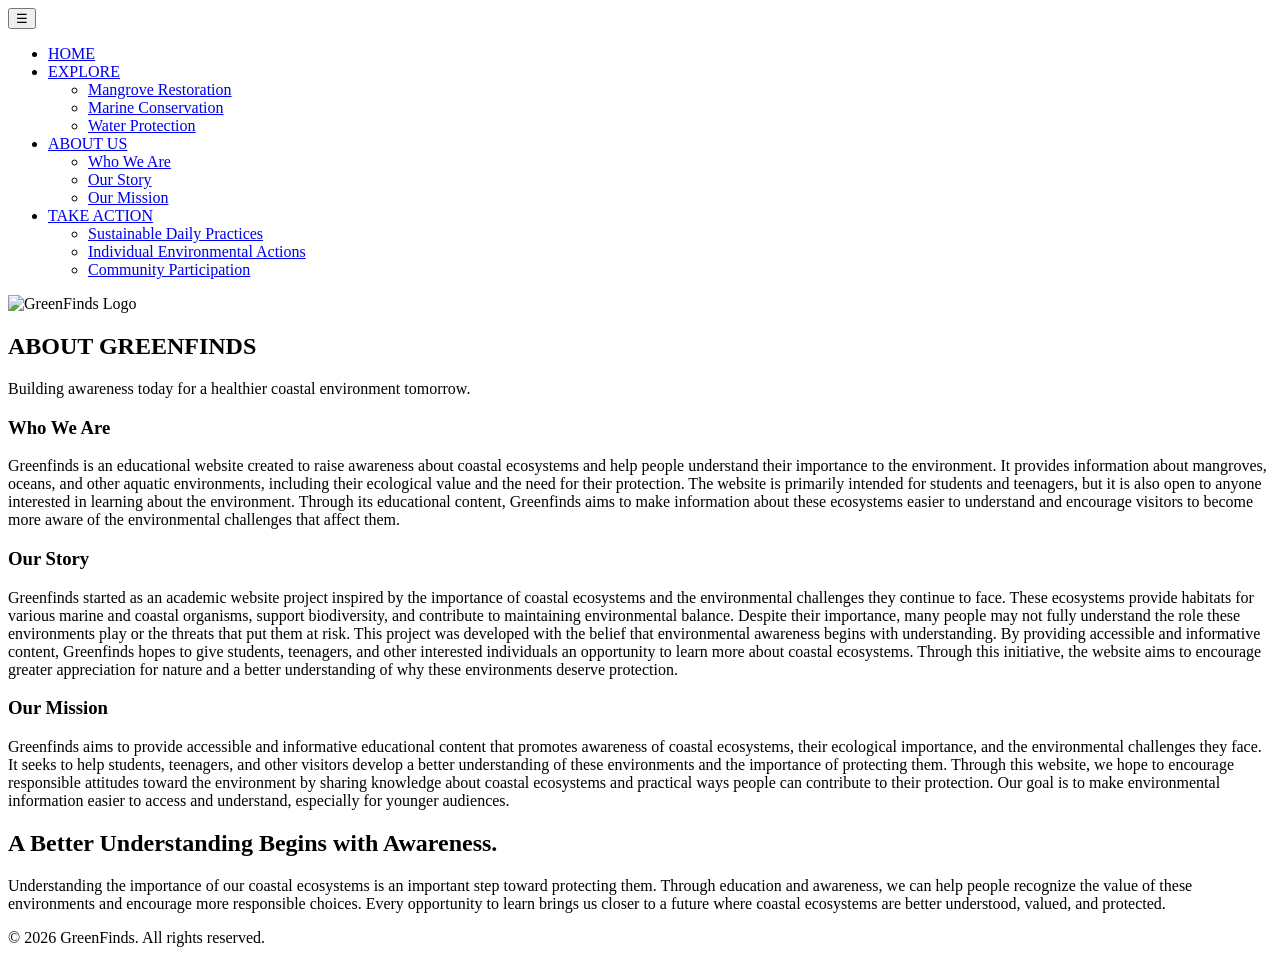
==== aboutus.html @ 5e8ea635 "Add files via upload" ====
<!DOCTYPE html>
<html lang="en">

<head>
    <meta charset="UTF-8">
    <meta name="viewport" content="width=device-width, initial-scale=1.0">
    <title>About Us / GreenFinds</title>
    <link rel="stylesheet" href="style.css">
</head>

<body>
     <header class="navigation-container">
    
    <button type="button" class="menu-icon" 
    id="menuBtn" aria-label="Toggle navigation">☰</button>

    <nav class="navbar" id="sidebarNav" aria-label="Main Navigation">
    <ul class="nav-links" id="nav-links">
    <li><a href="index.html">HOME</a></li>

        <li class="nav-item">
            <a href="explore.html">EXPLORE</a>
            <ul class="dropdown">
            <li><a href="explore.html#mangroverestoration">Mangrove Restoration</a></li>
            <li><a href="explore.html#marineconservation">Marine Conservation</a></li>
            <li><a href="explore.html#waterprotection">Water Protection</a></li>
            </ul>
        </li>

        <li class="nav-item">
            <a href="aboutus.html">ABOUT US</a>
            <ul class="dropdown">
            <li><a href="aboutus.html#whoweare">Who We Are</a></li>
            <li><a href="aboutus.html#ourstory">Our Story</a></li>
            <li><a href="aboutus.html#ourmission">Our Mission</a></li>
            </ul>     
        </li>

        <li class="nav-item">
            <a href="takeaction.html">TAKE ACTION</a>
            <ul class="dropdown">
            <li><a href="takeaction.html#sustainabledaily">Sustainable Daily Practices</a></li>
            <li><a href="takeaction.html#individualactions">Individual Environmental Actions</a></li>
            <li><a href="takeaction.html#communityparticipation">Community Participation</a></li>
            </ul>
        </li>
    </ul>  
    </nav>

    <img src="GREENFINDSLOGO.png" alt="GreenFinds Logo" class="logo" />

</header>


<main id="mainContent">
    <section class="about-hero">
        <h1>ABOUT GREENFINDS</h1>
        <p>Building awareness today for a healthier coastal environment tomorrow.</p>
    </section>


    <section class="whoweare">
    <div class="whowearecontent">
        <div class="whowearetext">
            <h3>Who We Are</h3>
            <p>Greenfinds is an educational website created to raise awareness about coastal ecosystems and help people understand their importance to the environment. 
            It provides information about mangroves, oceans, and other aquatic environments, including their ecological value and the need for their protection.
            The website is primarily intended for students and teenagers, but it is also open to anyone interested in learning about the environment. 
            Through its educational content, Greenfinds aims to make information about these ecosystems easier to understand and encourage visitors 
            to become more aware of the environmental challenges that affect them.
            </p>
            </div>
    </div>
</section>

    <section class="ourstory">
    <div class="ourstory-content">
        <div class="ourstory-text">
        <h3>Our Story</h3>
            <p>Greenfinds started as an academic website project inspired by the importance of coastal ecosystems and 
            the environmental challenges they continue to face. These ecosystems provide habitats for various marine 
            and coastal organisms, support biodiversity, and contribute to maintaining environmental balance. 
            Despite their importance, many people may not fully understand the role these environments play or the threats that put them at risk.
            This project was developed with the belief that environmental awareness begins with understanding. 
            By providing accessible and informative content, Greenfinds hopes to give students, teenagers, and other interested individuals 
            an opportunity to learn more about coastal ecosystems. Through this initiative, the website aims to encourage 
            greater appreciation for nature and a better understanding of why these environments deserve protection.
            </p>
            </div>
    </div>
</section>

    <section class="ourmission">
    <div class="ourmission-content">
    <div class="ourmission-text">
        <h3>Our Mission</h3>
            <p>Greenfinds aims to provide accessible and informative educational content that promotes awareness of coastal ecosystems, 
            their ecological importance, and the environmental challenges they face. It seeks to help students, teenagers, 
            and other visitors develop a better understanding of these environments and the importance of protecting them.
            Through this website, we hope to encourage responsible attitudes toward the environment by sharing knowledge about coastal ecosystems 
            and practical ways people can contribute to their protection. Our goal is to make environmental information easier to access 
            and understand, especially for younger audiences.
            </p>
            </div>
    </div>
</section>
    
    <section class="about-closing">
        <h2>A Better Understanding Begins with Awareness.</h2>
        <p>Understanding the importance of our coastal ecosystems is an important step toward protecting them. 
        Through education and awareness, we can help people recognize the value of these environments and encourage more responsible choices. 
        Every opportunity to learn brings us closer to a future where coastal ecosystems are better understood, valued, and protected.
        </p>
</section>
</main>


 <footer>
        <p>&copy; 2026 GreenFinds. All rights reserved.</p>
    </footer>

<script>
    const menuBtn = document.getElementById("menuBtn");
    const sidebarNav = document.getElementById("sidebarNav");
    const mainContent = document.getElementById("mainContent");

    // Toggle sidebar visibility and shift main content when button is clicked
    menuBtn.addEventListener("click", function () {
        sidebarNav.classList.toggle("open");
        menuBtn.classList.toggle("open");

        if (mainContent) {
            mainContent.classList.toggle("shifted");
        }
    });
</script>

</body>
</html>
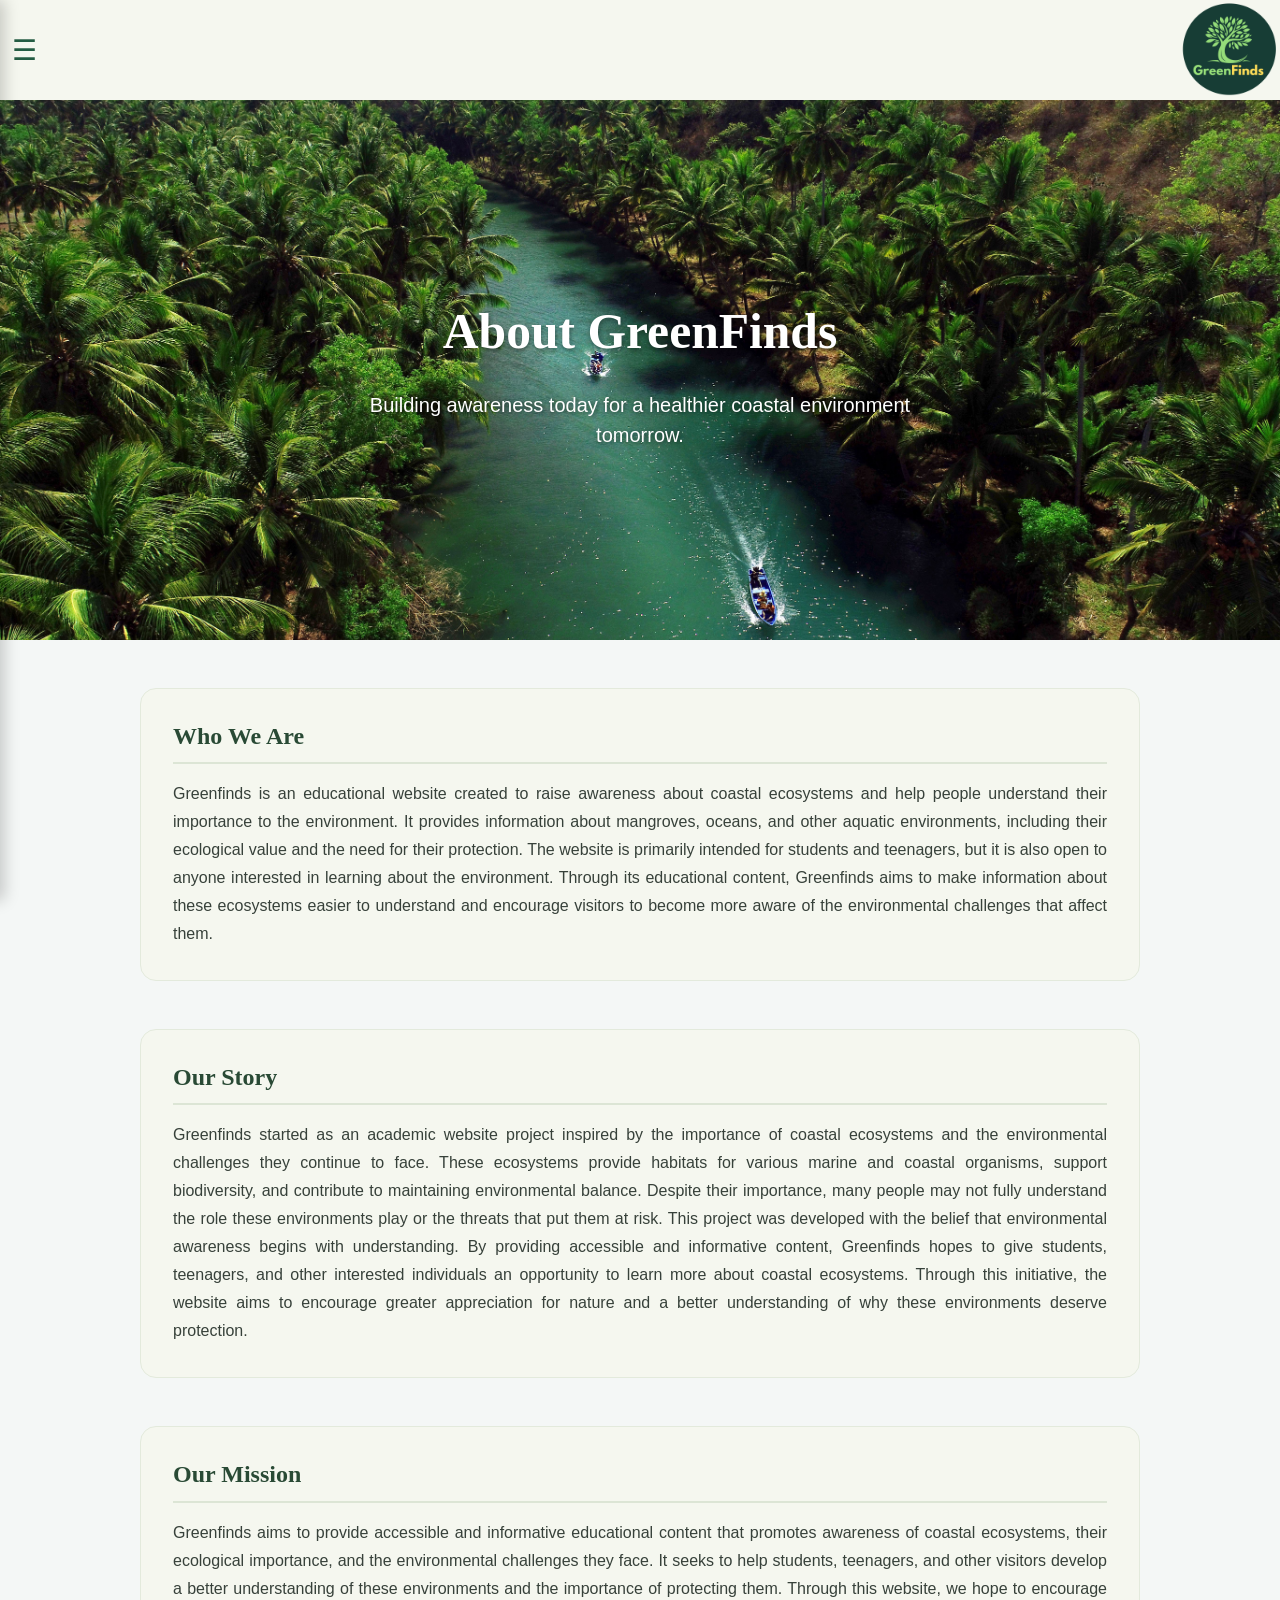
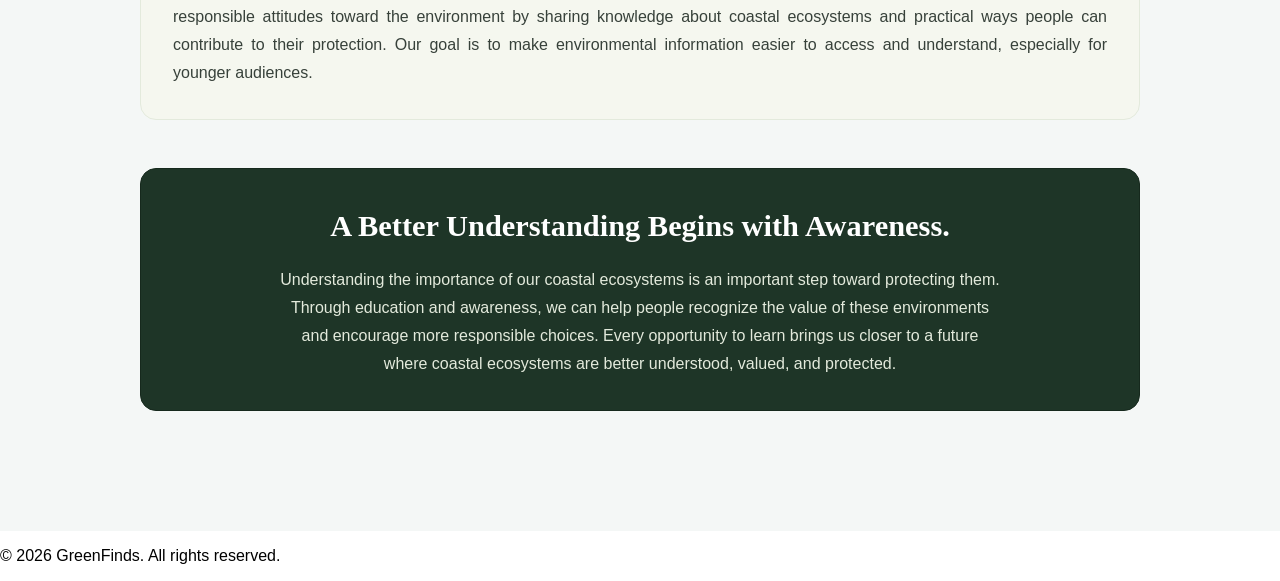
==== commit 84c216bd: "Fix HTML encoding issues in aboutus.html" ====
--- a/aboutus.html
+++ b/aboutus.html
@@ -54,7 +54,7 @@
 
 <main id="mainContent">
     <section class="about-hero">
-        <h1>ABOUT GREENFINDS</h1>
+        <h1>About GreenFinds</h1>
         <p>Building awareness today for a healthier coastal environment tomorrow.</p>
     </section>
 
@@ -136,4 +136,4 @@
 </script>
 
 </body>
-</html>+</html>
--- a/style.css
+++ b/style.css
@@ -0,0 +1,818 @@
+body {
+    background-color: white;
+    font-family:Arial, Helvetica, sans-serif;
+}
+
+/* LOGO STYLE */
+.logo {
+    width: 100px;
+    height: 100px;
+    object-fit: contain;
+    margin: 0;
+}
+
+/* HEADER / NAVIGATION BAR CONTAINER */
+.navigation-container {
+    display: flex;
+    background-color: #f5f7ef;
+    align-items: center;
+    justify-content: space-between;
+    position: sticky;
+    top: 0;
+    z-index: 900;
+}
+.navigation-container .logo {
+    margin-left: auto;
+    flex-shrink: 0;
+    transition: none;
+}
+.menu-icon.open {
+    color: #245c43;
+}
+
+/* HAMBURGER BUTTON */
+.menu-icon {
+    font-size: 28px;
+    background: transparent;
+    border: none;
+    cursor: pointer;
+    padding: 8px 12px;
+    color: #245c43;
+    user-select: none;
+    z-index: 1100;
+    transition: color 0.25s ease, left 0.3s ease;
+}
+/* MOVE AND RECOLOR BUTTON WHEN SIDEBAR IS OPEN */
+.menu-icon.open {
+    position: fixed;
+    top: 18px;
+    left: 225px;
+    color: #ffffff;
+}
+
+/* SIDEBAR CONTAINER*/
+.navbar {
+    position: fixed;
+    top: 0;
+    left: 0;
+    width: 280px;
+    height: 100vh;
+    background-color: #143625;
+    padding: 80px 15px 25px;
+    transform: translateX(-100%);
+    transition: transform 0.3s ease;
+    z-index: 1000;
+    overflow-y: auto;
+    box-shadow: 4px 0 15px rgba(0, 0, 0, 0.2);
+    box-sizing: border-box;
+}
+
+/* SLIDE SIDEBAR BY JAVASCRIPT*/
+.navbar.open {
+    transform: translateX(0);
+}
+
+/* NAVIGATION LINKS LIST */
+.navbar .nav-links {
+    list-style: none;
+    padding: 0;
+    margin: 0;
+    display: flex;
+    flex-direction: column;
+    gap: 8px;
+}
+.navbar .nav-links a {
+    font-family: Verdana, Geneva, sans-serif;
+    text-decoration: none;
+    color: #e6efe9;
+    font-size: 16px;
+    font-weight: bold;
+    display: block;
+    padding: 10px 14px;
+    border-radius: 6px;
+    transition: background-color 0.25s ease, color 0.25s ease;
+}
+
+.navbar .nav-links a:hover,
+.navbar .nav-links a:focus {
+    background-color: #245c43;
+    color: #ffffff;
+}
+
+/* DROPDOWN ITEMS */
+.navbar .nav-item {
+    display: flex;
+    flex-direction: column;
+}
+
+/* HIDE DROPDOWN BY DEFAULT */
+.navbar .dropdown {
+    display: none;
+    list-style: none;
+    padding: 6px 0 6px 14px;
+    margin: 4px 0 0 8px;
+    border-left: 2px solid #387653;
+}
+
+/* SHOW DROPDOWN ON HOVER*/
+.navbar .nav-item:hover .dropdown,
+.navbar .nav-item:focus-within .dropdown {
+    display: flex;
+    flex-direction: column;
+    gap: 4px;
+}
+
+.navbar .dropdown li a {
+    padding: 6px 10px;
+    color: #c8dcd0;
+    font-size: 13.5px;
+    font-weight: normal;
+}
+
+.navbar .dropdown li a:hover {
+    color: #ffffff;
+    background-color: rgba(56, 118, 83, 0.35);
+}
+
+/* HERO SECTION */
+.hero-section {
+    background-image: url("creditspexels-abdulaziz-hasan.jpg");
+    background-size: cover;
+    background-position: center;
+    background-repeat: no-repeat;
+
+    display: flex;
+    flex-direction: column;
+    justify-content: center;
+    align-items: flex-start;
+
+    min-height: 480px;
+    width: 100%;
+    padding: 60px 8%;
+    box-sizing: border-box;
+}
+/* MAIN TAGLINE */
+.hero-section h1 {
+    font-family: Georgia, 'Times New Roman', serif;
+    font-size: 50px;
+    font-weight: bold;
+    color: white;
+    line-height: 1.1;
+    margin: 0 0 15px 0;
+    text-shadow: 1px 2px 5px rgba(0, 0, 0, 0.4);
+    text-align: center;
+}
+/* SUPPORTING TAGLINE */
+.hero-section p {
+    font-family: Arial, Helvetica, sans-serif;
+    font-size: 20px;
+    color: white;
+    max-width: 600px;
+    line-height: 1.5;
+    margin: 0 0 25px 0;
+    text-shadow: 1px 1px 4px rgba(0, 0, 0, 0.5);
+    text-align: center;
+}
+/* EXPLORE MORE BUTTON */
+.hero-section .btn {
+    display: inline-block;
+    background-color: #00783e;
+    color: white;
+    text-decoration: none;
+    padding: 10px 18px;
+    border-radius: 6px;
+    font-size: 15px;
+    transition: background-color 0.3s ease;
+}
+/* TYPOGRAPHY */
+h2,
+.cardtitle {
+    font-family: Georgia, 'Times New Roman', serif;
+    color: #294a35;
+    text-align: center;
+}
+#aboutus h2 {
+    font-size: 30px;
+}
+
+#takeaction h2 {
+    font-size: 30px;
+}
+.cardtitle {
+    text-decoration: none;
+}
+/* SHARED CARD SECTIONS & CONTAINERS */
+.gettoknow,
+#takeaction {
+    padding: 40px 8%;
+    text-align: center;
+}
+.info-cards,
+.takeaction-cards {
+    display: flex;
+    justify-content: center;
+    align-items: stretch;
+    gap: 20px;
+    flex-wrap: wrap;
+    margin-top: 25px;
+}
+.info-card,
+.takeaction-card {
+    background-color: #f5f7ef;
+    width: 300px;
+    padding: 25px;
+    border-radius: 15px;
+    box-shadow: 0 4px 10px rgba(0, 0, 0, 0.10);
+    box-sizing: border-box;
+}
+/* DID YOU KNOW SECTION */
+#didyouknow {
+    padding: 50px 40px;
+    background-color: #f4f8f3;
+    text-align: center;
+}
+#didyouknow h2 {
+    font-size: 30px;
+    margin-bottom: 15px;
+}
+#didyouknow > p {
+    font-size: 16px;
+    color: #555;
+    margin-bottom: 35px;
+}
+
+/* ARTICLES CONTAINER */
+.articles {
+    display: flex;
+    justify-content: center;
+    align-items: stretch;
+    flex-wrap: wrap;
+    gap: 25px;
+    max-width: 1200px;
+    margin: auto;
+}
+/* ARTICLE CARDS */
+.article {
+    background-color: white;
+    flex: 1 1 240px;
+    max-width: 280px;
+    min-height: 400px;
+    box-sizing: border-box;
+    display: flex;
+    flex-direction: column;
+    border-radius: 12px;
+    overflow: hidden;
+    box-shadow: 0 4px 10px rgba(0, 0, 0, 0.12);
+    padding-bottom: 20px;
+    transition: transform 0.3s ease;
+}
+/* CARD HOVER (UNTOUCHED) */
+.article:hover {
+    transform: translateY(-8px);
+}
+/* ARTICLE IMAGES */
+.articles img {
+    width: 100%;
+    height: 180px;
+    object-fit: cover;
+    flex-shrink: 0;
+}
+/* ARTICLE TITLES */
+.articles h3 {
+    font-size: 17px;
+    padding: 16px 15px 0;
+    margin: 0;
+}
+/* ARTICLE DESCRIPTIONS */
+.articles p {
+    font-size: 15px;
+    line-height: 1.5;
+    padding: 10px 15px;
+    margin: 0;
+    flex-grow: 1;
+}
+/* READ MORE BUTTON */
+.article .btn {
+    display: inline-block;
+    background-color: #245c43;
+    color: white;
+    text-decoration: none;
+    padding: 8px 20px;
+    border-radius: 5px;
+    font-size: 14px;
+    text-align: center;
+    align-self: center;
+    margin-top: 10px;
+    transition: background-color 0.3s ease;
+}
+/* BUTTON HOVER (UNTOUCHED) */
+.article .btn:hover {
+    background-color: #367a5b;
+}
+
+/* RESPONSIVE DESIGN */
+@media screen and (max-width: 1024px) {
+.article {
+    flex: 0 1 calc(50% - 25px);
+    max-width: 320px;
+    }
+}
+
+@media screen and (max-width: 768px) {
+.articles {
+    gap: 20px;
+}
+.article {
+    flex: 0 1 calc(50% - 20px);
+    max-width: 300px;
+    }
+}
+/* MOBILE */
+@media screen and (max-width: 540px) {
+.articles {
+    flex-direction: column;
+    align-items: center;
+    }
+.article {
+    flex: none;
+    width: 100%;
+    max-width: 320px;
+    min-height: auto;
+    }
+#didyouknow {
+    padding: 35px 20px;
+    }
+}
+html,
+body {
+    overflow-x: hidden;
+    margin: 0;
+}
+#mainContent {
+    width: 100%;
+    transition: margin-left 0.3s ease, width 0.3s ease;
+    box-sizing: border-box;
+}
+
+#mainContent.shifted {
+    margin-left: 280px;
+    width: calc(100% - 280px);
+}
+.hero-section {
+    box-sizing: border-box;
+    max-width: 100%;
+}
+
+@media (max-width: 768px) {
+    .logo {
+        width: 70px;
+        height: 70px;
+    }
+
+    /* On smaller screens, let the sidebar overlay without squeezing text into a tiny strip */
+    #mainContent.shifted {
+        margin-left: 0;
+        width: 100%;
+    }
+}
+
+/* EXPLORE / CORE PILLARS */
+#mainContent {
+    background-color: #F4F7F6;
+    color: #1E293B;
+    font-family: 'Segoe UI', system-ui, sans-serif;
+    line-height: 1.7;
+    padding-bottom: 3rem;
+}
+
+/* Hero Banner */
+.explore-hero {
+    background-image: url("exploreimg.jpg");
+    background-size: cover;
+    background-position: center;
+    display: flex;
+    flex-direction: column;
+    justify-content: center;
+    align-items: center;
+    min-height: 420px;
+    padding: 60px 8%;
+    text-align: center;
+    color: #fff;
+}
+
+.explore-hero h1 {
+    font-family: Georgia, 'Times New Roman', serif;
+    font-size: clamp(2rem, 5vw, 3.1rem);
+    margin: 0 0 15px;
+    text-shadow: 1px 2px 5px rgba(0, 0, 0, 0.4);
+}
+
+.explore-hero p {
+    font-family: Arial, Helvetica, sans-serif;
+    font-size: clamp(1rem, 2.5vw, 1.25rem);
+    max-width: 650px;
+    line-height: 1.5;
+    margin: 0;
+    text-shadow: 1px 1px 4px rgba(0, 0, 0, 0.5);
+}
+
+/* Core Pillars Section Title */
+.core-pillars > h2 {
+    font-family: Georgia, 'Times New Roman', serif;
+    font-size: clamp(1.6rem, 3.5vw, 2.2rem);
+    color: #294a35;
+    text-align: center;
+    margin: 48px 0 8px;
+}
+
+/* Outer Card */
+.core-pillars .descriptions {
+    max-width: 1000px;
+    margin: 36px auto;
+    padding: 32px;
+    background: #f5f7ef;
+    border: 1px solid #e3eadc;
+    border-radius: 16px;
+    box-sizing: border-box;
+}
+.core-pillars .description {
+    border: none;
+    padding: 0;
+    margin: 0;
+    background: transparent;
+    box-shadow: none;
+}
+.core-pillars .descriptions > h4 {
+    margin: 0 0 20px;
+    padding-bottom: 10px;
+    border-bottom: 2px solid #dce5d5;
+    font: bold 1.5rem/1.3 Georgia, 'Times New Roman', serif;
+    color: #294a35;
+}
+/* Side-by-side 2 photos in one row */
+.mangrove-content > img,
+.marine-content > img,
+.water-content > img {
+    display: inline-block;
+    width: calc(50% - 12px);
+    height: 260px;
+    object-fit: cover;
+    border-radius: 12px;
+    margin-bottom: 24px;
+    vertical-align: top;
+}
+.mangrove-content > img:first-of-type,
+.marine-content > img:first-of-type,
+.water-content > img:first-of-type {
+    margin-right: 12px;
+}
+/* Pillar Sub-Headings & Paragraphs */
+.mangrove-content h3,
+.marine-text h4,
+.water-text h4 {
+    margin: 20px 0 10px;
+    font: bold 1.15rem/1.4 Georgia, 'Times New Roman', serif;
+    color: #1e3527;
+}
+.mangrove-content p,
+.marine-text p,
+.water-text p {
+    margin: 0 0 14px;
+    font: 1rem/1.75 Arial, Helvetica, sans-serif;
+    color: #37413a;
+    text-align: justify;
+    text-justify: inter-word;
+}
+/* References & Further Reading */
+.mangrove-references,
+.marine-references,
+.water-references {
+    margin-top: 24px;
+    padding-top: 16px;
+    border-top: 1px solid #dce5d5;
+}
+.mangrove-references h5,
+.marine-references h5,
+.water-references h5 {
+    margin: 0 0 10px;
+    font: bold 0.95rem/1.4 Georgia, 'Times New Roman', serif;
+    color: #294a35;
+    text-transform: uppercase;
+    letter-spacing: 0.5px;
+}
+.mangrove-references ul,
+.marine-references ul,
+.water-references ul {
+    margin: 0 0 8px;
+    padding-left: 20px;
+}
+.mangrove-references li,
+.marine-references li,
+.water-references li {
+    margin-bottom: 6px;
+    font: 0.9rem/1.5 Arial, Helvetica, sans-serif;
+    color: #37413a;
+}
+.mangrove-references a,
+.marine-references a,
+.water-references a {
+    color: #294a35;
+    text-decoration: none;
+    border-bottom: 1px solid transparent;
+    transition: color 0.2s ease, border-color 0.2s ease;
+}
+.mangrove-references a:hover,
+.marine-references a:hover,
+.water-references a:hover {
+    color: #1e3527;
+    border-bottom-color: #294a35;
+}
+/* RESPONSIVE */
+@media (max-width: 768px) {
+    .explore-hero {
+        min-height: 320px;
+        padding: 48px 6%;
+    }
+
+    .core-pillars .descriptions {
+        margin: 28px 16px;
+        padding: 22px;
+        border-radius: 12px;
+    }
+
+    .mangrove-content > img,
+    .marine-content > img,
+    .water-content > img {
+        display: block;
+        width: 100%;
+        height: 220px;
+        margin-right: 0;
+        margin-bottom: 16px;
+    }
+}
+
+/*ABOUT US*/
+#mainContent {
+    background-color: #F4F7F6;
+    color: #1E293B;
+    font-family: 'Segoe UI', system-ui, sans-serif;
+    line-height: 1.7;
+    padding-bottom: 3rem;
+}
+
+/* Hero Banner */
+.about-hero {
+    background-image: url("ABOUTUS.jpg");
+    background-size: cover;
+    background-position: center;
+    display: flex;
+    flex-direction: column;
+    justify-content: center;
+    align-items: center;
+    min-height: 420px;
+    padding: 60px 8%;
+    text-align: center;
+    color: #fff;
+}
+.about-hero h1 {
+    font-family: Georgia, 'Times New Roman', serif;
+    font-size: clamp(2rem, 5vw, 3.1rem);
+    margin: 0 0 15px;
+    text-shadow: 1px 2px 5px rgba(0, 0, 0, 0.4);
+}
+.about-hero p {
+    font-family: Arial, Helvetica, sans-serif;
+    font-size: clamp(1rem, 2.5vw, 1.25rem);
+    max-width: 600px;
+    line-height: 1.5;
+    margin: 0;
+    text-shadow: 1px 1px 4px rgba(0, 0, 0, 0.5);
+}
+/* Content Cards */
+.whoweare, .ourstory, .ourmission, .about-closing {
+    max-width: 1000px;
+    margin: 48px auto;
+    padding: 32px;
+    background: #f5f7ef;
+    border: 1px solid #e3eadc;
+    border-radius: 16px;
+    box-sizing: border-box;
+}
+.whoweare h3, .ourstory h3, .ourmission h3 {
+    margin: 0 0 16px;
+    padding-bottom: 10px;
+    border-bottom: 2px solid #dce5d5;
+    font: bold 1.5rem/1.3 Georgia, 'Times New Roman', serif;
+    color: #294a35;
+}
+.whoweare p, .ourstory p, .ourmission p {
+    margin: 0;
+    font: 1rem/1.75 Arial, Helvetica, sans-serif;
+    color: #37413a;
+    text-align: justify;
+    text-justify: inter-word;
+}
+.about-closing {
+    background: #1e3527;
+    border-color: #16291d;
+    text-align: center;
+    margin-bottom: 72px;
+}
+.about-closing h2 {
+    font-family: Georgia, 'Times New Roman', serif;
+    font-size: clamp(1.4rem, 3vw, 1.9rem);
+    color: #fff;
+    margin: 0 0 14px;
+}
+.about-closing p {
+    font: 1rem/1.75 Arial, Helvetica, sans-serif;
+    color: #e3eadc;
+    max-width: 720px;
+    margin: 0 auto;
+}
+
+/* RESPONSIVE */
+@media (max-width: 768px) {
+    .about-hero { min-height: 320px; padding: 48px 6%; }
+    .whoweare, .ourstory, .ourmission, .about-closing {
+        margin: 28px 16px;
+        padding: 22px;
+        border-radius: 12px;
+    }
+}
+
+/* TAKE ACTION */
+#mainContent {
+    background-color: #F4F7F6;
+    color: #1E293B;
+    font-family: 'Segoe UI', system-ui, sans-serif;
+    line-height: 1.7;
+    padding-bottom: 3rem;
+}
+/* Hero Banner */
+.takeaction-hero {
+    background-image: url("takeaction.jpg");
+    background-size: cover;
+    background-position: center;
+    display: flex;
+    flex-direction: column;
+    justify-content: center;
+    align-items: center;
+    min-height: 420px;
+    padding: 60px 8%;
+    text-align: center;
+    color: #fff;
+}
+.takeaction-hero h1 {
+    font-family: Georgia, 'Times New Roman', serif;
+    font-size: clamp(2rem, 5vw, 3.1rem);
+    margin: 0 0 15px;
+    text-shadow: 1px 2px 5px rgba(0, 0, 0, 0.4);
+}
+.takeaction-hero p {
+    font-family: Arial, Helvetica, sans-serif;
+    font-size: clamp(1rem, 2.5vw, 1.25rem);
+    max-width: 650px;
+    line-height: 1.5;
+    margin: 0;
+    text-shadow: 1px 1px 4px rgba(0, 0, 0, 0.5);
+}
+/* Pillars Container */
+.takeaction-pillars .descriptions {
+    max-width: 1000px;
+    margin: 36px auto;
+    padding: 32px;
+    background: #f5f7ef;
+    border: 1px solid #e3eadc;
+    border-radius: 16px;
+    box-sizing: border-box;
+}
+.takeaction-pillars > h2 {
+    font-family: Georgia, 'Times New Roman', serif;
+    font-size: clamp(1.6rem, 3.5vw, 2.2rem);
+    color: #294a35;
+    text-align: center;
+    margin: 48px 0 8px;
+}
+.takeaction-pillars .description {
+    border: none;
+    padding: 0;
+    margin: 0;
+    background: transparent;
+    box-shadow: none;
+}
+.takeaction-pillars .descriptions > h3 {
+    margin: 0 0 20px;
+    padding-bottom: 10px;
+    border-bottom: 2px solid #dce5d5;
+    font: bold 1.5rem/1.3 Georgia, 'Times New Roman', serif;
+    color: #294a35;
+}
+/* Pillar Cards */
+.descriptions {
+    max-width: 1000px;
+    margin: 36px auto;
+    padding: 32px;
+    background: #f5f7ef;
+    border: 1px solid #e3eadc;
+    border-radius: 16px;
+    box-sizing: border-box;
+}
+.descriptions > h3 {
+    margin: 0 0 20px;
+    padding-bottom: 10px;
+    border-bottom: 2px solid #dce5d5;
+    font: bold 1.5rem/1.3 Georgia, 'Times New Roman', serif;
+    color: #294a35;
+}
+/* Side-by-Side Grid for Two-Topic Pillars */
+.sustainable-content,
+.community-content {
+    display: grid;
+    grid-template-columns: 1fr 1fr;
+    gap: 24px;
+}
+/* Sub-Topic Action Headings & Paragraphs */
+.sustainable-text h4,
+.individual-text h4,
+.community-text h4 {
+    margin: 0 0 10px;
+    font: bold 1.15rem/1.4 Georgia, 'Times New Roman', serif;
+    color: #1e3527;
+}
+.sustainable-text p,
+.individual-text p,
+.community-text p {
+    margin: 0;
+    font: 1rem/1.75 Arial, Helvetica, sans-serif;
+    color: #37413a;
+    text-align: justify;
+    text-justify: inter-word;
+}
+/* References & Further Reading */
+.sustainable-references,
+.individual-references,
+.community-references {
+    grid-column: 1 / -1; /* Spans full width under the 2 columns */
+    margin-top: 24px;
+    padding-top: 16px;
+    border-top: 1px solid #dce5d5;
+}
+.sustainable-references h5,
+.individual-references h5,
+.community-references h5 {
+    margin: 0 0 10px;
+    font: bold 0.95rem/1.4 Georgia, 'Times New Roman', serif;
+    color: #294a35;
+    text-transform: uppercase;
+    letter-spacing: 0.5px;
+}
+.sustainable-references ul,
+.individual-references ul,
+.community-references ul {
+    margin: 0;
+    padding-left: 20px;
+}
+.sustainable-references li,
+.individual-references li,
+.community-references li {
+    margin-bottom: 8px;
+    font: 0.9rem/1.5 Arial, Helvetica, sans-serif;
+    color: #37413a;
+}
+.sustainable-references a,
+.individual-references a,
+.community-references a {
+    color: #294a35;
+    text-decoration: none;
+    border-bottom: 1px solid transparent;
+    transition: color 0.2s ease, border-color 0.2s ease;
+}
+.sustainable-references a:hover,
+.individual-references a:hover,
+.community-references a:hover {
+    color: #1e3527;
+    border-bottom-color: #294a35;
+}
+/* RESPONSIVE */
+@media (max-width: 768px) {
+    .takeaction-hero {
+        min-height: 320px;
+        padding: 48px 6%;
+    }
+    .descriptions {
+        margin: 28px 16px;
+        padding: 22px;
+        border-radius: 12px;
+    }
+    .sustainable-content,
+    .community-content {
+        grid-template-columns: 1fr;
+        gap: 20px;
+    }
+    .sustainable-references,
+    .individual-references,
+    .community-references {
+        margin-top: 16px;
+    }
+}
